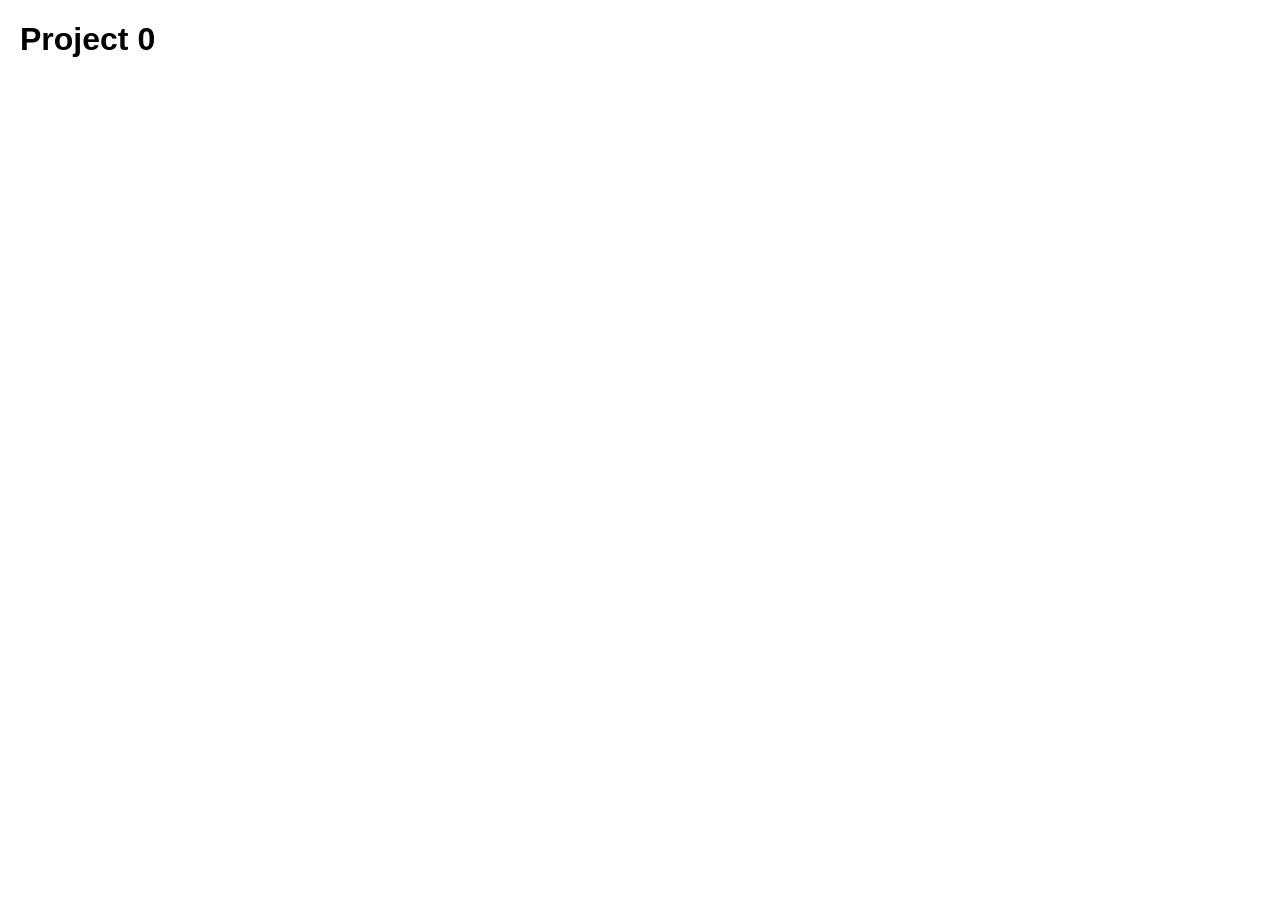
==== 0/index.html @ 64d63336 "create_folder" ====
<!DOCTYPE html>
<html>
<head>
    <title>Project 0</title>
    <style>
        body {
            font-family: Arial, sans-serif;
            margin: 20px;
        }
    </style>
</head>
<body>
    <h1>Project 0</h1>
</body>
</html>
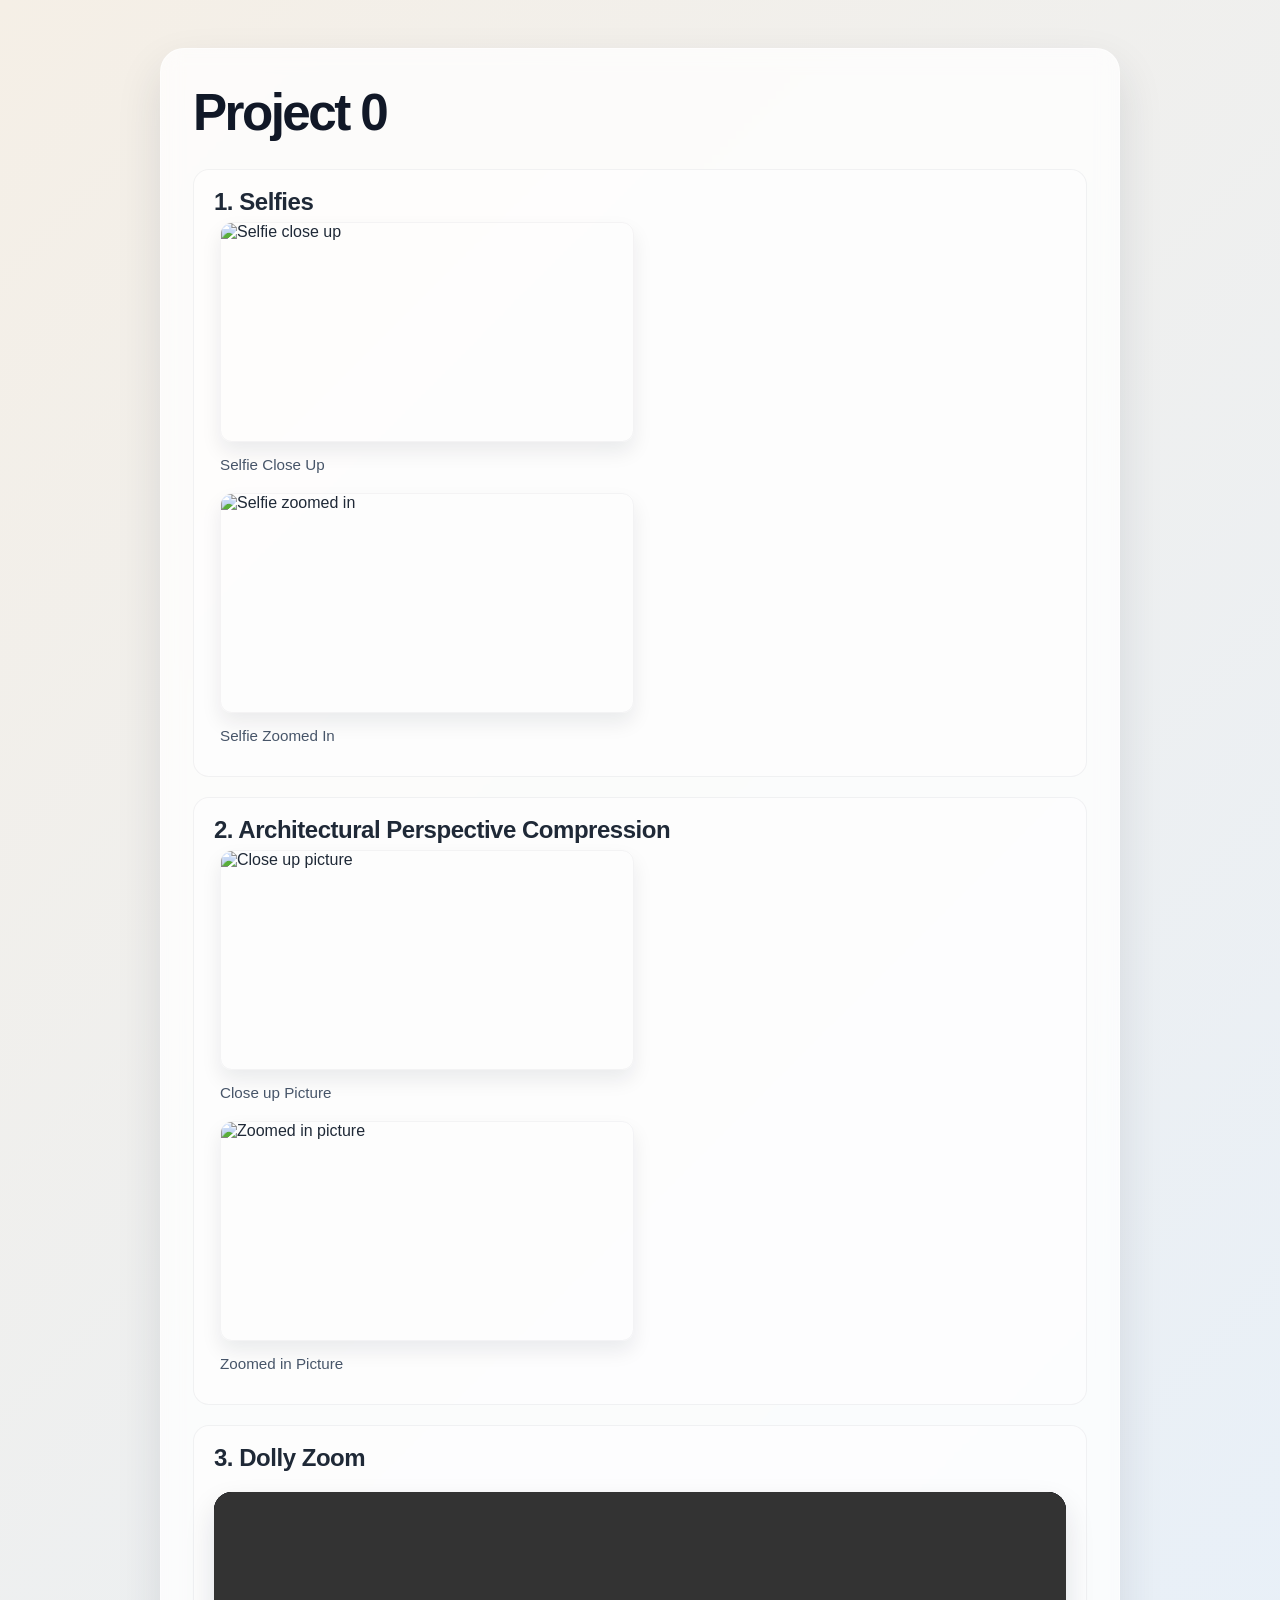
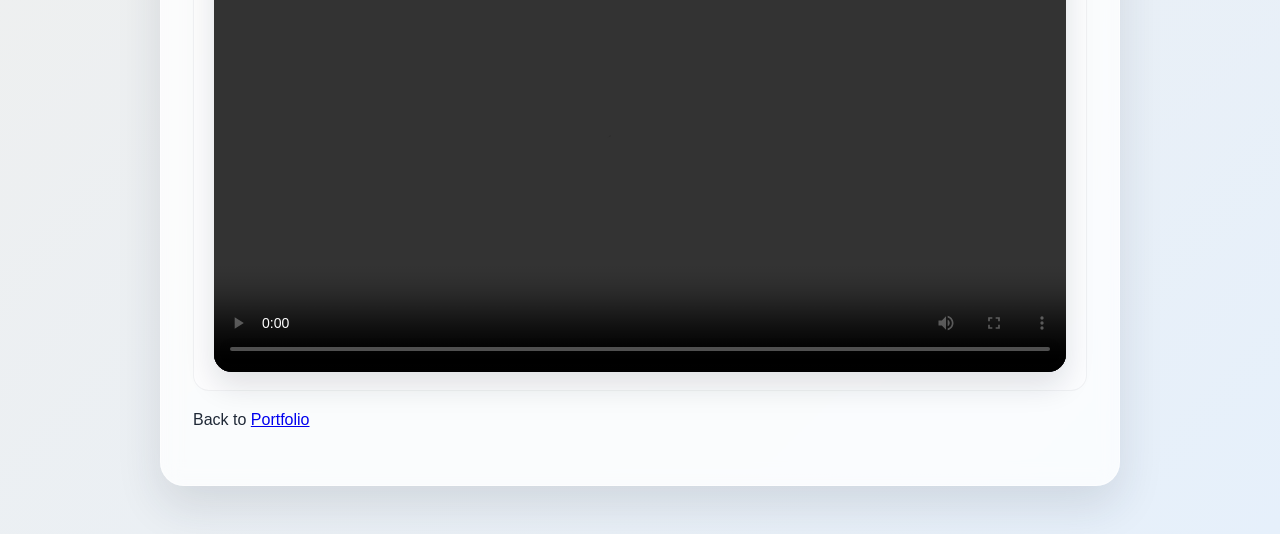
==== commit 12a2973f: "images" ====
--- a/0/index.html
+++ b/0/index.html
@@ -2,14 +2,42 @@
 <html>
 <head>
     <title>Project 0</title>
-    <style>
-        body {
-            font-family: Arial, sans-serif;
-            margin: 20px;
-        }
-    </style>
+    <meta charset="UTF-8" />
+    <meta name="viewport" content="width=device-width, initial-scale=1.0" />
+    <link rel="stylesheet" href="../style.css" />
 </head>
 <body>
-    <h1>Project 0</h1>
+    <div class="container">
+        <h1>Project 0</h1>
+
+        <div class="section">
+            <h2>1. Selfies</h2>
+            <img src="media/IMG_8420.HEIC" alt="Selfie close up" class="image" />
+            <p>Selfie Close Up</p>
+            <img src="media/IMG_8421.HEIC" alt="Selfie zoomed in" class="image" />
+            <p>Selfie Zoomed In</p>
+
+        </div>
+
+        <div class="section">
+            <h2>2. Architectural Perspective Compression</h2>
+            <img src="media/IMG_8400.HEIC" alt="Close up picture" class="image" />
+            <p>Close up Picture</p>
+            <img src="media/IMG_8401.HEIC" alt="Zoomed in picture" class="image" />
+            <p>Zoomed in Picture</p>
+        </div>
+
+        <div class="section">
+            <h2>3. Dolly Zoom</h2>
+            <div class="video-wrap">
+                <video controls>
+                    <source src="media/IMG_8372.MOV" type="video/quicktime">
+                    Your browser does not support the video tag.
+                </video>
+            </div>
+        </div>
+
+        <p>Back to <a href="../index.html">Portfolio</a></p>
+    </div>
 </body>
 </html>
--- a/style.css
+++ b/style.css
@@ -0,0 +1,131 @@
+:root {
+    --bg-1: #f5efe6;
+    --bg-2: #e6f0fb;
+    --card: rgba(255, 255, 255, 0.76);
+    --text: #1f2937;
+    --shadow: 0 20px 45px rgba(31, 41, 55, 0.12);
+    --border: rgba(255, 255, 255, 0.5);
+    --link: #4f46e5;
+}
+
+* {
+    box-sizing: border-box;
+}
+
+body {
+    margin: 0;
+    min-height: 100vh;
+    font-family: "Segoe UI", Tahoma, Geneva, Verdana, sans-serif;
+    color: var(--text);
+    background: linear-gradient(135deg, var(--bg-1), var(--bg-2));
+    display: flex;
+    justify-content: center;
+    align-items: flex-start;
+    padding: 48px 20px;
+}
+
+.container {
+    width: min(100%, 960px);
+    background: var(--card);
+    backdrop-filter: blur(10px);
+    border: 1px solid var(--border);
+    border-radius: 24px;
+    box-shadow: var(--shadow);
+    padding: 36px 32px 40px;
+}
+
+h1 {
+    margin: 0 0 28px;
+    font-size: clamp(2.2rem, 4vw, 3.2rem);
+    line-height: 1.1;
+    letter-spacing: -0.05em;
+    color: #111827;
+}
+
+.section {
+    margin-bottom: 20px;
+    padding: 18px 20px;
+    background: rgba(255, 255, 255, 0.45);
+    border: 1px solid rgba(17, 24, 39, 0.05);
+    border-radius: 16px;
+}
+
+h2 {
+    margin: 0;
+    font-size: clamp(1.1rem, 2vw, 1.5rem);
+    font-weight: 700;
+    letter-spacing: -0.02em;
+}
+
+.video-wrap {
+    margin-top: 20px;
+    border-radius: 18px;
+    overflow: hidden;
+    background: #0f172a;
+    box-shadow: 0 14px 30px rgba(15, 23, 42, 0.12);
+}
+
+video {
+    display: block;
+    width: 100%;
+    max-width: 100%;
+    height: auto;
+    aspect-ratio: 16 / 9;
+    background: #000;
+}
+
+/* Image gallery / thumbnails */
+.section .image {
+    display: inline-block;
+    width: calc(50% - 12px);
+    margin: 6px;
+    max-width: 100%;
+    height: 220px;
+    object-fit: cover;
+    border-radius: 12px;
+    box-shadow: 0 10px 20px rgba(15, 23, 42, 0.08);
+    border: 1px solid rgba(15, 23, 42, 0.04);
+}
+
+/* Caption immediately after an image */
+.section .image + p {
+    margin: 8px 6px 14px;
+    font-size: 0.95rem;
+    color: #475569;
+}
+
+/* Make single images full width on small screens */
+@media (max-width: 640px) {
+    .section .image {
+        width: 100%;
+        height: auto;
+        margin: 6px 0;
+    }
+}
+
+.portfolio-link {
+    display: inline-block;
+    margin-top: 12px;
+    padding: 12px 18px;
+    border-radius: 999px;
+    background: linear-gradient(135deg, #4f46e5, #7c3aed);
+    color: white;
+    text-decoration: none;
+    font-weight: 600;
+    box-shadow: 0 12px 24px rgba(79, 70, 229, 0.25);
+}
+
+.portfolio-link:hover {
+    opacity: 0.95;
+}
+
+@media (max-width: 640px) {
+    .container {
+        padding: 24px 18px 28px;
+        border-radius: 18px;
+    }
+
+    .section {
+        padding: 14px 16px;
+    }
+}
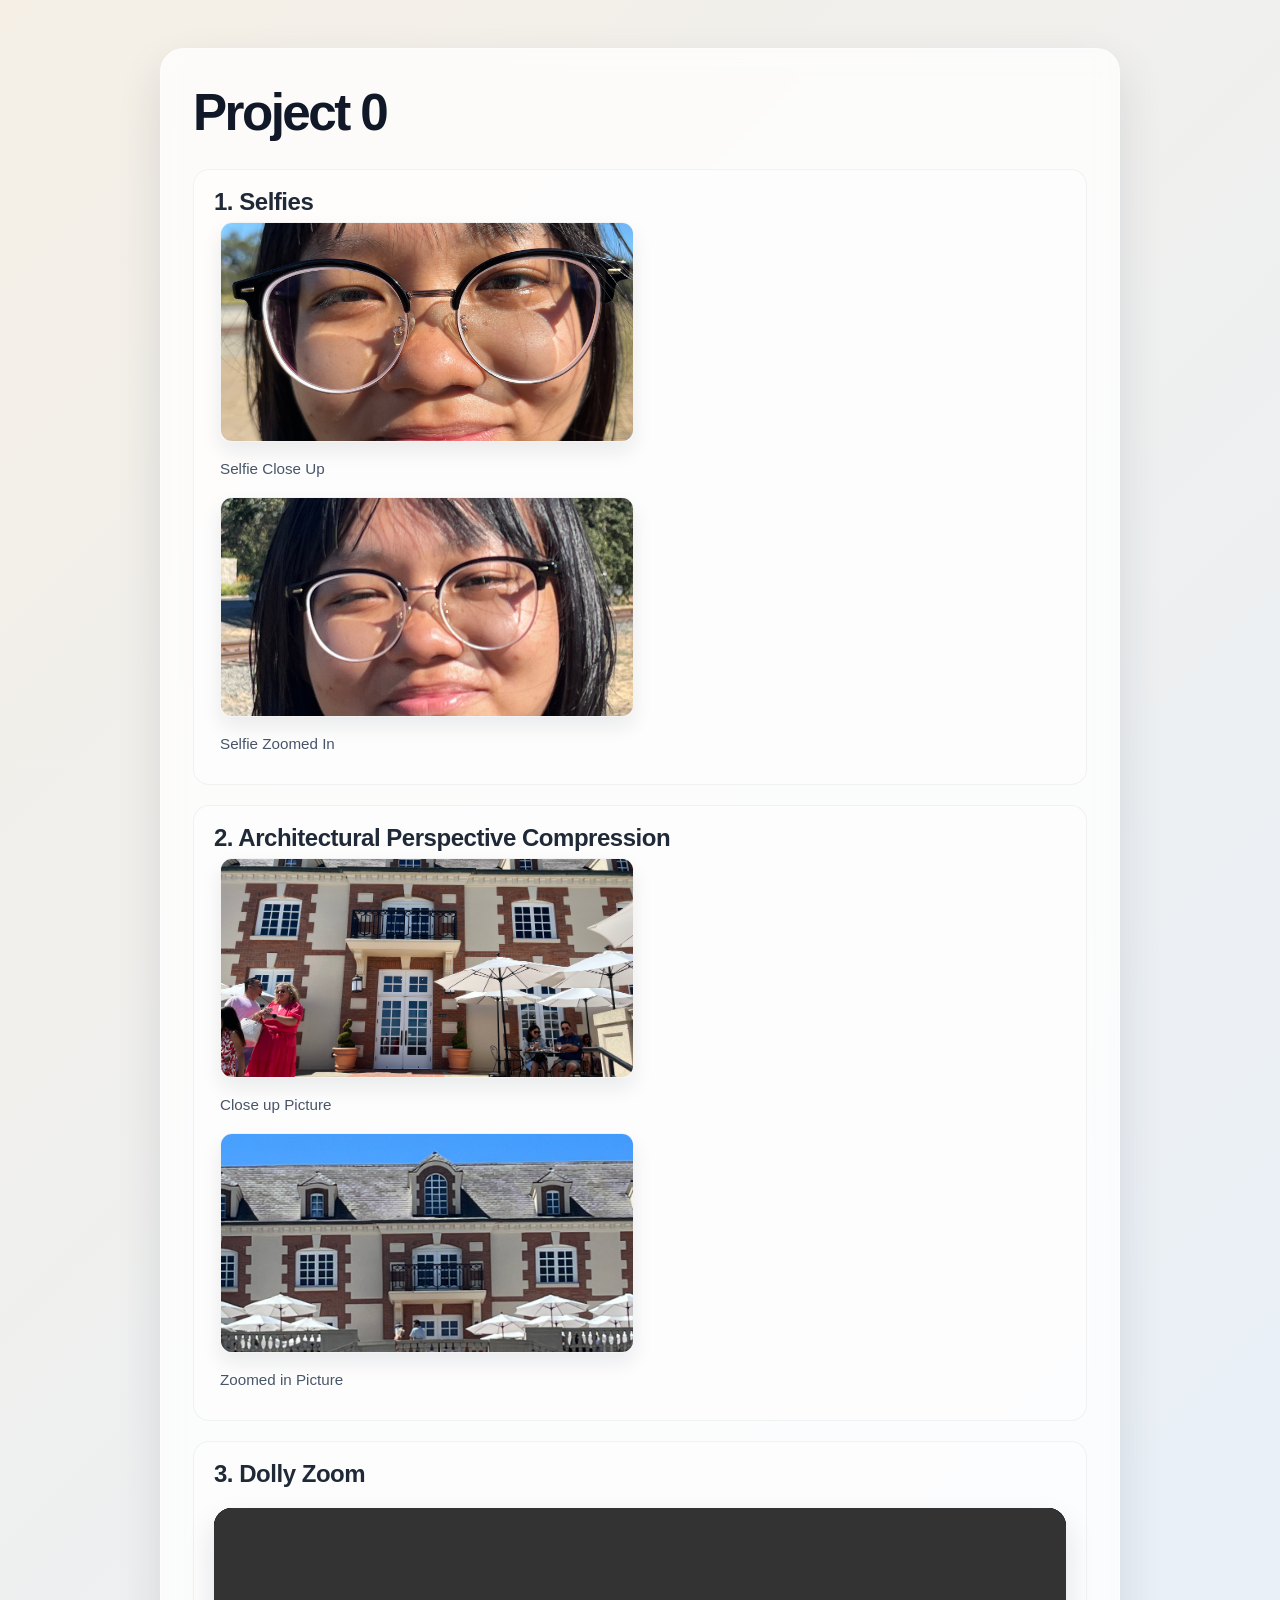
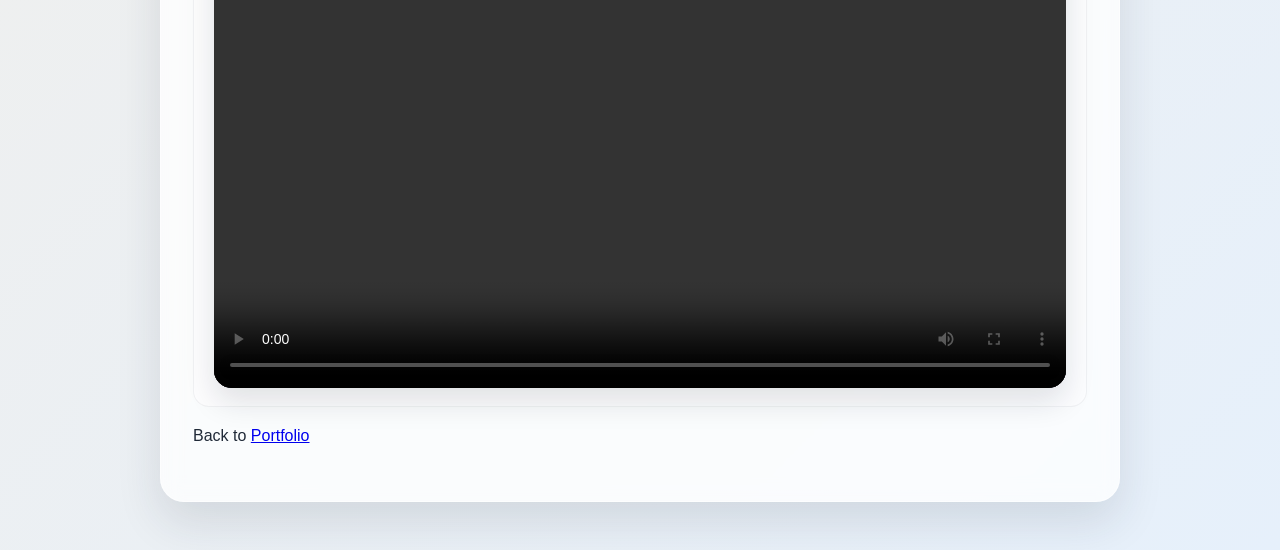
==== commit 7a90afab: "change file format" ====
--- a/0/index.html
+++ b/0/index.html
@@ -12,18 +12,18 @@
 
         <div class="section">
             <h2>1. Selfies</h2>
-            <img src="media/IMG_8420.HEIC" alt="Selfie close up" class="image" />
+            <img src="media/IMG_8420.jpg" alt="Selfie close up" class="image" />
             <p>Selfie Close Up</p>
-            <img src="media/IMG_8421.HEIC" alt="Selfie zoomed in" class="image" />
+            <img src="media/IMG_8421.jpg" alt="Selfie zoomed in" class="image" />
             <p>Selfie Zoomed In</p>
 
         </div>
 
         <div class="section">
             <h2>2. Architectural Perspective Compression</h2>
-            <img src="media/IMG_8400.HEIC" alt="Close up picture" class="image" />
+            <img src="media/IMG_8400.jpg" alt="Close up picture" class="image" />
             <p>Close up Picture</p>
-            <img src="media/IMG_8401.HEIC" alt="Zoomed in picture" class="image" />
+            <img src="media/IMG_8401.jpg" alt="Zoomed in picture" class="image" />
             <p>Zoomed in Picture</p>
         </div>
 
@@ -31,7 +31,7 @@
             <h2>3. Dolly Zoom</h2>
             <div class="video-wrap">
                 <video controls>
-                    <source src="media/IMG_8372.MOV" type="video/quicktime">
+                    <source src="media/IMG_8372.mp4" type="video/mp4">
                     Your browser does not support the video tag.
                 </video>
             </div>
